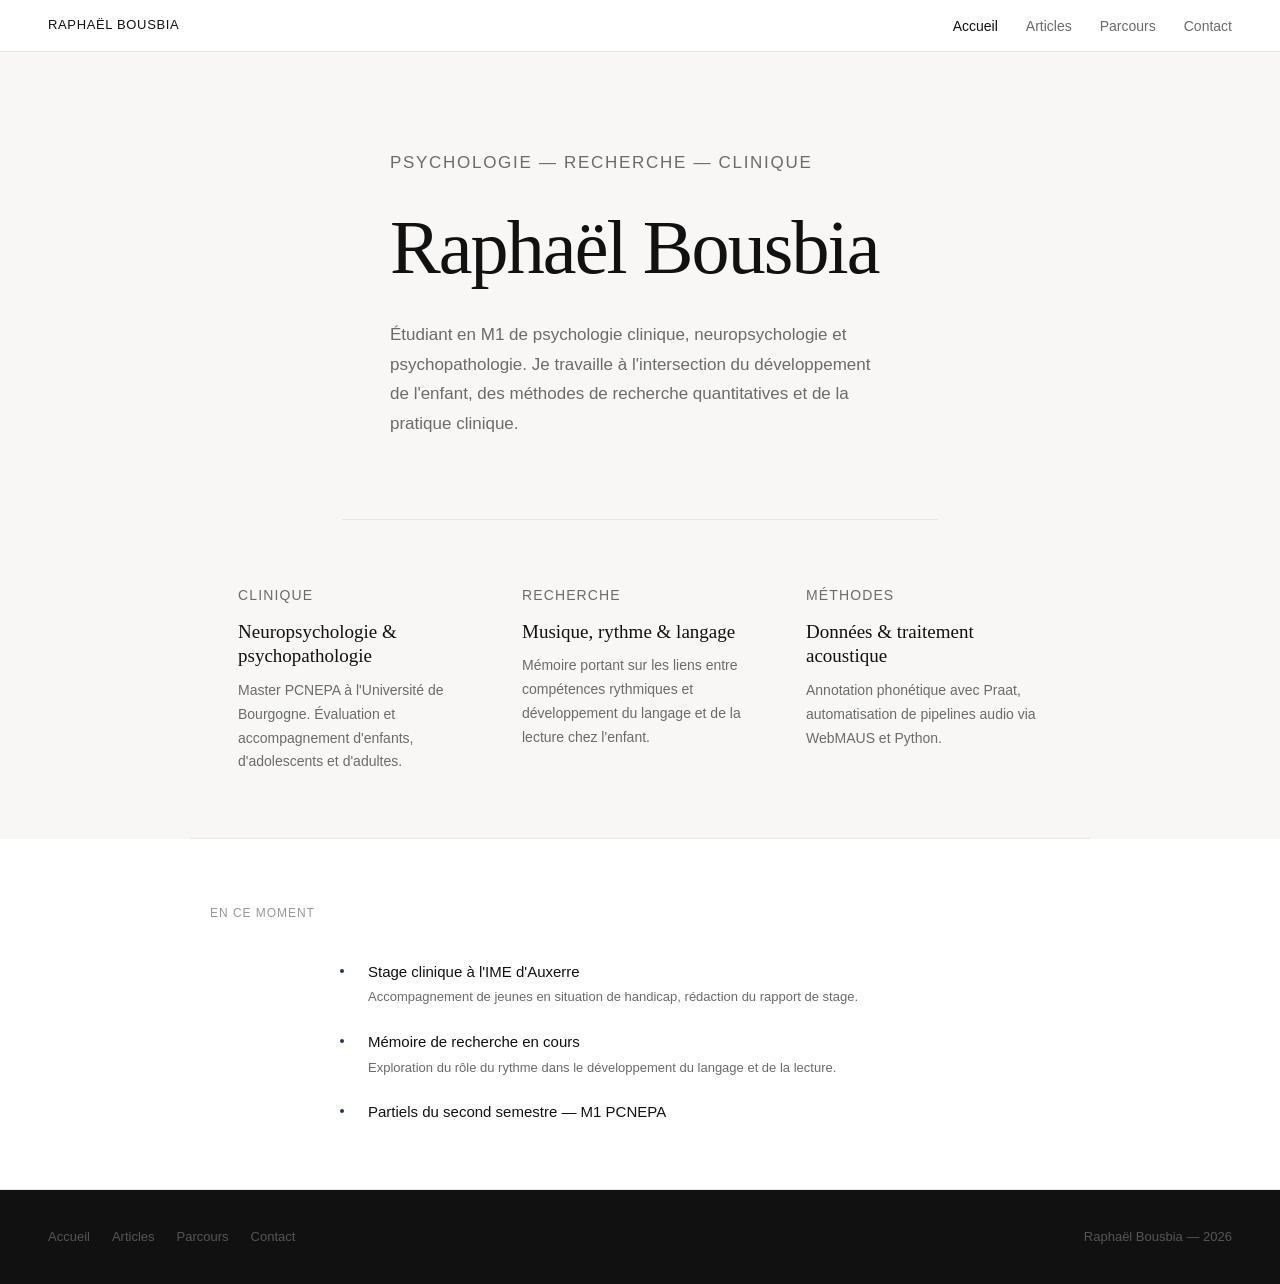
==== index.html @ 56b8c258 "Add files via upload" ====
<!DOCTYPE html>
<html lang="fr">
<head>
    <meta charset="UTF-8">
    <meta name="viewport" content="width=device-width, initial-scale=1.0">
    <title>Raphaël Bousbia</title>
    <link rel="stylesheet" href="styles.css">
</head>
<body>

    <nav>
        <a href="index.html" class="nav-brand">Raphaël Bousbia</a>
        <ul class="nav-links">
            <li><a href="index.html" class="active">Accueil</a></li>
            <li><a href="articles.html">Articles</a></li>
            <li><a href="locations.html">Parcours</a></li>
            <li><a href="contact.html">Contact</a></li>
        </ul>
    </nav>

    <section class="hero">
        <p class="hero-label">Psychologie — Recherche — Clinique</p>
        <h1>Raphaël Bousbia</h1>
        <p>Étudiant en M1 de psychologie clinique, neuropsychologie et psychopathologie. Je travaille à l'intersection du développement de l'enfant, des méthodes de recherche quantitatives et de la pratique clinique.</p>
    </section>

    <section class="domains">
        <div class="domain">
            <p class="domain-label">Clinique</p>
            <h3>Neuropsychologie & psychopathologie</h3>
            <p>Master PCNEPA à l'Université de Bourgogne. Évaluation et accompagnement d'enfants, d'adolescents et d'adultes.</p>
        </div>
        <div class="domain">
            <p class="domain-label">Recherche</p>
            <h3>Musique, rythme & langage</h3>
            <p>Mémoire portant sur les liens entre compétences rythmiques et développement du langage et de la lecture chez l'enfant.</p>
        </div>
        <div class="domain">
            <p class="domain-label">Méthodes</p>
            <h3>Données & traitement acoustique</h3>
            <p>Annotation phonétique avec Praat, automatisation de pipelines audio via WebMAUS et Python.</p>
        </div>
    </section>

    <section class="current-section">
        <p class="section-label">En ce moment</p>
        <div class="current-items">
            <div class="current-item">
                <div class="current-dot"></div>
                <p>
                    Stage clinique à l'IME d'Auxerre
                    <span class="detail">Accompagnement de jeunes en situation de handicap, rédaction du rapport de stage.</span>
                </p>
            </div>
            <div class="current-item">
                <div class="current-dot"></div>
                <p>
                    Mémoire de recherche en cours
                    <span class="detail">Exploration du rôle du rythme dans le développement du langage et de la lecture.</span>
                </p>
            </div>
            <div class="current-item">
                <div class="current-dot"></div>
                <p>
                    Partiels du second semestre — M1 PCNEPA
                </p>
            </div>
        </div>
    </section>

    <footer>
        <ul class="footer-links">
            <li><a href="index.html">Accueil</a></li>
            <li><a href="articles.html">Articles</a></li>
            <li><a href="locations.html">Parcours</a></li>
            <li><a href="contact.html">Contact</a></li>
        </ul>
        <span>Raphaël Bousbia &mdash; 2026</span>
    </footer>

</body>
</html>
---- styles.css ----
* {
    margin: 0;
    padding: 0;
    box-sizing: border-box;
}

:root {
    --bg: #f8f7f5;
    --surface: #ffffff;
    --text: #111111;
    --muted: #6b6b6b;
    --subtle: #999999;
    --border: #e8e6e3;
    --accent: #1c3d5a;
}

body {
    font-family: -apple-system, BlinkMacSystemFont, "Helvetica Neue", Arial, sans-serif;
    background: var(--bg);
    color: var(--text);
    font-size: 16px;
    line-height: 1.7;
    -webkit-font-smoothing: antialiased;
    display: flex;
    flex-direction: column;
    min-height: 100vh;
}


/* ─── NAVIGATION ───────────────────────────────────────────── */

nav {
    background: var(--surface);
    border-bottom: 1px solid var(--border);
    padding: 0 48px;
    height: 52px;
    display: flex;
    align-items: center;
    justify-content: space-between;
    position: sticky;
    top: 0;
    z-index: 100;
}

.nav-brand {
    font-size: 13px;
    font-weight: 500;
    letter-spacing: 0.05em;
    text-transform: uppercase;
    color: var(--text);
    text-decoration: none;
}

.nav-links {
    list-style: none;
    display: flex;
    gap: 28px;
}

.nav-links a {
    font-size: 14px;
    color: var(--muted);
    text-decoration: none;
}

.nav-links a:hover,
.nav-links a.active {
    color: var(--text);
}

/* ─── HERO (index) ─────────────────────────────────────────── */

.hero {
    padding: 96px 48px 80px;
    max-width: 820px;
    margin: 0 auto;
    border-bottom: 1px solid var(--border);
}

.hero-label {
    font-size: 12px;
    letter-spacing: 0.1em;
    text-transform: uppercase;
    color: var(--subtle);
    margin-bottom: 28px;
}

.hero h1 {
    font-family: Georgia, "Times New Roman", serif;
    font-size: clamp(44px, 6vw, 76px);
    font-weight: 400;
    letter-spacing: -0.025em;
    line-height: 1.08;
    color: var(--text);
    margin-bottom: 32px;
}

.hero p {
    font-size: 17px;
    color: var(--muted);
    max-width: 500px;
    line-height: 1.75;
}

/* ─── DOMAINS ──────────────────────────────────────────────── */

.domains {
    padding: 64px 48px;
    border-bottom: 1px solid var(--border);
    display: grid;
    grid-template-columns: repeat(3, 1fr);
    gap: 48px;
    max-width: 900px;
    margin: 0 auto;
}

.domain-label {
    font-size: 12px;
    letter-spacing: 0.08em;
    text-transform: uppercase;
    color: var(--subtle);
    margin-bottom: 12px;
    font-weight: 500;
}

.domain h3 {
    font-family: Georgia, "Times New Roman", serif;
    font-size: 19px;
    font-weight: 400;
    color: var(--text);
    margin-bottom: 10px;
    line-height: 1.3;
}

.domain p {
    font-size: 14px;
    color: var(--muted);
    line-height: 1.7;
}

/* ─── EN CE MOMENT ─────────────────────────────────────────── */

.current-section {
    background: var(--surface);
    border-bottom: 1px solid var(--border);
    padding: 64px 48px;
}

.current-section > * {
    max-width: 860px;
    margin-left: auto;
    margin-right: auto;
}

.section-label {
    font-size: 12px;
    letter-spacing: 0.08em;
    text-transform: uppercase;
    color: var(--subtle);
    margin-bottom: 36px;
    font-weight: 500;
}

.current-items {
    display: flex;
    flex-direction: column;
    gap: 22px;
    max-width: 600px;
}

.current-item {
    display: grid;
    grid-template-columns: 16px 1fr;
    gap: 12px;
    align-items: start;
}

.current-dot {
    width: 4px;
    height: 4px;
    border-radius: 50%;
    background: var(--accent);
    margin-top: 9px;
}

.current-item p {
    font-size: 15px;
    color: var(--text);
    line-height: 1.65;
}

.current-item p .detail {
    display: block;
    font-size: 13px;
    color: var(--muted);
    margin-top: 2px;
}

/* ─── PAGE INTRO (inner pages) ─────────────────────────────── */

.page-intro {
    padding: 80px 48px 60px;
    border-bottom: 1px solid var(--border);
    max-width: 820px;
    margin: 0 auto;
}

.page-intro h1 {
    font-family: Georgia, "Times New Roman", serif;
    font-size: clamp(38px, 5vw, 62px);
    font-weight: 400;
    letter-spacing: -0.022em;
    color: var(--text);
    margin-bottom: 14px;
    line-height: 1.1;
}

.page-intro p {
    font-size: 17px;
    color: var(--muted);
    max-width: 460px;
    line-height: 1.7;
}

/* ─── PARCOURS SECTIONS ────────────────────────────────────── */

.parcours-block {
    padding: 56px 48px;
    border-bottom: 1px solid var(--border);
    max-width: 820px;
    margin: 0 auto;
    display: grid;
    grid-template-columns: 180px 1fr;
    gap: 48px;
    align-items: start;
}

.parcours-block:last-of-type {
    border-bottom: none;
}

.parcours-meta {
    padding-top: 2px;
}

.parcours-meta .section-label {
    margin-bottom: 6px;
}

.parcours-meta .year {
    font-size: 13px;
    color: var(--subtle);
    letter-spacing: 0.02em;
}

.parcours-content h2 {
    font-family: Georgia, "Times New Roman", serif;
    font-size: 22px;
    font-weight: 400;
    letter-spacing: -0.01em;
    color: var(--text);
    margin-bottom: 8px;
}

.parcours-content .institution {
    font-size: 13px;
    color: var(--subtle);
    margin-bottom: 14px;
    letter-spacing: 0.01em;
}

.parcours-content p {
    font-size: 15px;
    color: var(--muted);
    line-height: 1.75;
    max-width: 540px;
}

.tag-list {
    display: flex;
    flex-wrap: wrap;
    gap: 7px;
    margin-top: 18px;
}

.tag {
    font-size: 12px;
    color: var(--accent);
    background: rgba(28, 61, 90, 0.07);
    padding: 3px 10px;
    border-radius: 3px;
    letter-spacing: 0.02em;
}

/* ─── CONTACT ──────────────────────────────────────────────── */

.contact-wrapper {
    padding: 80px 48px;
    display: grid;
    grid-template-columns: 1fr 1fr;
    gap: 80px;
    max-width: 860px;
    margin: 0 auto;
    align-items: start;
}

.contact-intro h1 {
    font-family: Georgia, "Times New Roman", serif;
    font-size: clamp(34px, 4vw, 54px);
    font-weight: 400;
    letter-spacing: -0.02em;
    color: var(--text);
    margin-bottom: 20px;
    line-height: 1.12;
}

.contact-intro p {
    font-size: 15px;
    color: var(--muted);
    line-height: 1.75;
    max-width: 320px;
}

.form-group {
    margin-bottom: 18px;
}

.form-group label {
    display: block;
    font-size: 11px;
    letter-spacing: 0.08em;
    text-transform: uppercase;
    color: var(--subtle);
    margin-bottom: 6px;
    font-weight: 500;
}

.form-group input,
.form-group textarea {
    width: 100%;
    background: var(--surface);
    border: 1px solid var(--border);
    border-radius: 5px;
    padding: 10px 13px;
    font-size: 15px;
    font-family: inherit;
    color: var(--text);
    outline: none;
    transition: border-color 0.15s;
}

.form-group input::placeholder,
.form-group textarea::placeholder {
    color: var(--border);
}

.form-group input:focus,
.form-group textarea:focus {
    border-color: var(--accent);
}

.form-group textarea {
    height: 130px;
    resize: vertical;
}

.form-submit {
    background: var(--accent);
    color: var(--surface);
    border: none;
    border-radius: 5px;
    padding: 11px 22px;
    font-size: 14px;
    font-family: inherit;
    letter-spacing: 0.02em;
    cursor: pointer;
    transition: opacity 0.15s;
    margin-top: 4px;
}

.form-submit:hover {
    opacity: 0.82;
}

/* ─── FOOTER ───────────────────────────────────────────────── */

footer {
    margin-top: auto;
    background: #111111;
    color: #555555;
    padding: 36px 48px;
    font-size: 13px;
    display: flex;
    align-items: center;
    justify-content: space-between;
    flex-wrap: wrap;
    gap: 12px;
}

.footer-links {
    list-style: none;
    display: flex;
    gap: 22px;
}

.footer-links a {
    color: #555555;
    text-decoration: none;
}

.footer-links a:hover {
    color: #cccccc;
}

/* ─── ARTICLES LIST ────────────────────────────────────────── */

.articles-list {
    padding: 0 48px 80px;
    max-width: 820px;
    margin: 0 auto;
}

.articles-empty {
    padding-top: 56px;
    font-size: 15px;
    color: var(--subtle);
    font-style: italic;
}

.article-entry {
    border-bottom: 1px solid var(--border);
    padding: 40px 0;
    display: grid;
    grid-template-columns: 120px 1fr;
    gap: 40px;
    align-items: start;
    text-decoration: none;
    color: inherit;
}

.article-entry:first-child {
    border-top: 1px solid var(--border);
    margin-top: 48px;
}

.article-entry:hover .article-title {
    color: var(--accent);
}

.article-date {
    font-size: 13px;
    color: var(--subtle);
    padding-top: 4px;
    letter-spacing: 0.02em;
}

.article-title {
    font-family: Georgia, "Times New Roman", serif;
    font-size: 22px;
    font-weight: 400;
    letter-spacing: -0.01em;
    color: var(--text);
    margin-bottom: 8px;
    transition: color 0.15s;
    line-height: 1.3;
}

.article-excerpt {
    font-size: 14px;
    color: var(--muted);
    line-height: 1.7;
    max-width: 500px;
}

/* ─── ARTICLE PAGE ──────────────────────────────────────────── */

.article-header {
    padding: 80px 24px 64px;
    border-bottom: 1px solid var(--border);
    text-align: center;
    max-width: 860px;
    margin: 0 auto;
}

.article-header .article-date {
    display: block;
    font-size: 12px;
    letter-spacing: 0.1em;
    text-transform: uppercase;
    color: var(--subtle);
    margin-bottom: 24px;
}

.article-header h1 {
    font-family: Georgia, "Times New Roman", serif;
    font-size: clamp(36px, 5vw, 68px);
    font-weight: 400;
    letter-spacing: -0.022em;
    line-height: 1.1;
    color: var(--text);
    margin-bottom: 28px;
}

.article-header .article-intro {
    font-family: Georgia, "Times New Roman", serif;
    font-size: 20px;
    font-style: italic;
    color: var(--muted);
    max-width: 600px;
    margin: 0 auto;
    line-height: 1.7;
}

.article-body {
    padding: 64px 24px 80px;
    max-width: 680px;
    margin: 0 auto;
}

.article-body p {
    font-size: 17px;
    line-height: 1.9;
    color: var(--text);
    margin-bottom: 26px;
    text-align: justify;
    -webkit-hyphens: auto;
    hyphens: auto;
}

.article-body h2 {
    font-family: Georgia, "Times New Roman", serif;
    font-size: 26px;
    font-weight: 400;
    letter-spacing: -0.01em;
    color: var(--text);
    margin: 56px 0 18px;
    padding-top: 32px;
    border-top: 1px solid var(--border);
}

.article-body h3 {
    font-size: 12px;
    font-weight: 600;
    letter-spacing: 0.08em;
    text-transform: uppercase;
    color: var(--subtle);
    margin: 36px 0 12px;
}

.article-body blockquote {
    margin: 36px 0;
    padding: 20px 28px;
    border-left: 3px solid var(--accent);
    background: rgba(28, 61, 90, 0.03);
    font-family: Georgia, "Times New Roman", serif;
    font-size: 17px;
    color: var(--text);
    line-height: 1.75;
    font-style: italic;
    text-align: left;
}

.article-body a {
    color: var(--accent);
    text-decoration: underline;
    text-underline-offset: 3px;
}

.article-nav {
    padding: 32px 24px;
    border-top: 1px solid var(--border);
    max-width: 680px;
    margin: 0 auto;
}

.article-nav a {
    font-size: 14px;
    color: var(--muted);
    text-decoration: none;
    letter-spacing: 0.01em;
}

.article-nav a:hover {
    color: var(--text);
}

/* ─── ARTICLE TABLE ─────────────────────────────────────────── */

.article-body table {
    width: 100%;
    border-collapse: collapse;
    margin: 32px 0;
    font-size: 14px;
}

.article-body th {
    text-align: left;
    font-size: 11px;
    letter-spacing: 0.07em;
    text-transform: uppercase;
    color: var(--subtle);
    font-weight: 500;
    padding: 10px 16px;
    border-bottom: 2px solid var(--border);
}

.article-body td {
    padding: 12px 16px;
    vertical-align: top;
    border-bottom: 1px solid var(--border);
    line-height: 1.6;
    color: var(--text);
}

.article-body tr:last-child td {
    border-bottom: none;
}

.article-body td:first-child {
    color: var(--muted);
    width: 55%;
}

/* ─── BIBLIOGRAPHY ──────────────────────────────────────────── */

.bibliography {
    border-top: 1px solid var(--border);
    margin-top: 56px;
    padding-top: 48px;
}

.bibliography h2 {
    font-size: 11px;
    letter-spacing: 0.08em;
    text-transform: uppercase;
    color: var(--subtle);
    font-weight: 500;
    font-family: -apple-system, BlinkMacSystemFont, "Helvetica Neue", Arial, sans-serif;
    margin-bottom: 28px;
}

.bibliography p {
    font-size: 14px !important;
    line-height: 1.7 !important;
    color: var(--muted) !important;
    margin-bottom: 10px !important;
    padding-left: 20px;
    text-indent: -20px;
}

.bibliography p strong {
    color: var(--text);
}

.bibliography h3 {
    font-size: 11px;
    letter-spacing: 0.08em;
    text-transform: uppercase;
    color: var(--subtle);
    font-weight: 500;
    font-family: -apple-system, BlinkMacSystemFont, "Helvetica Neue", Arial, sans-serif;
    margin: 28px 0 10px;
}

.bibliography ul {
    list-style: none;
    padding: 0;
    margin: 0;
}

.bibliography li {
    font-size: 14px;
    color: var(--muted);
    line-height: 1.7;
    margin-bottom: 8px;
    padding-left: 16px;
    text-indent: -16px;
}

/* ─── ARTICLE FIGURE ────────────────────────────────────────── */

.article-figure {
    margin: 32px 0 8px;
}

.article-figure svg {
    width: 100%;
    max-width: 600px;
    display: block;
    margin: 0 auto;
}

.figure-caption {
    font-size: 13px;
    color: var(--subtle);
    font-style: italic;
    text-align: center;
    margin-bottom: 28px;
    text-align: left;
}

/* ─── RESPONSIVE ───────────────────────────────────────────── */

@media (max-width: 720px) {
    nav {
        padding: 0 24px;
    }

    .hero,
    .domains,
    .current-section,
    .page-intro,
    .parcours-block,
    .contact-wrapper {
        padding-left: 24px;
        padding-right: 24px;
    }

    .domains {
        grid-template-columns: 1fr;
        gap: 36px;
    }

    .parcours-block {
        grid-template-columns: 1fr;
        gap: 12px;
    }

    .contact-wrapper {
        grid-template-columns: 1fr;
        gap: 40px;
    }

    footer {
        padding: 28px 24px;
        flex-direction: column;
        align-items: flex-start;
    }
}
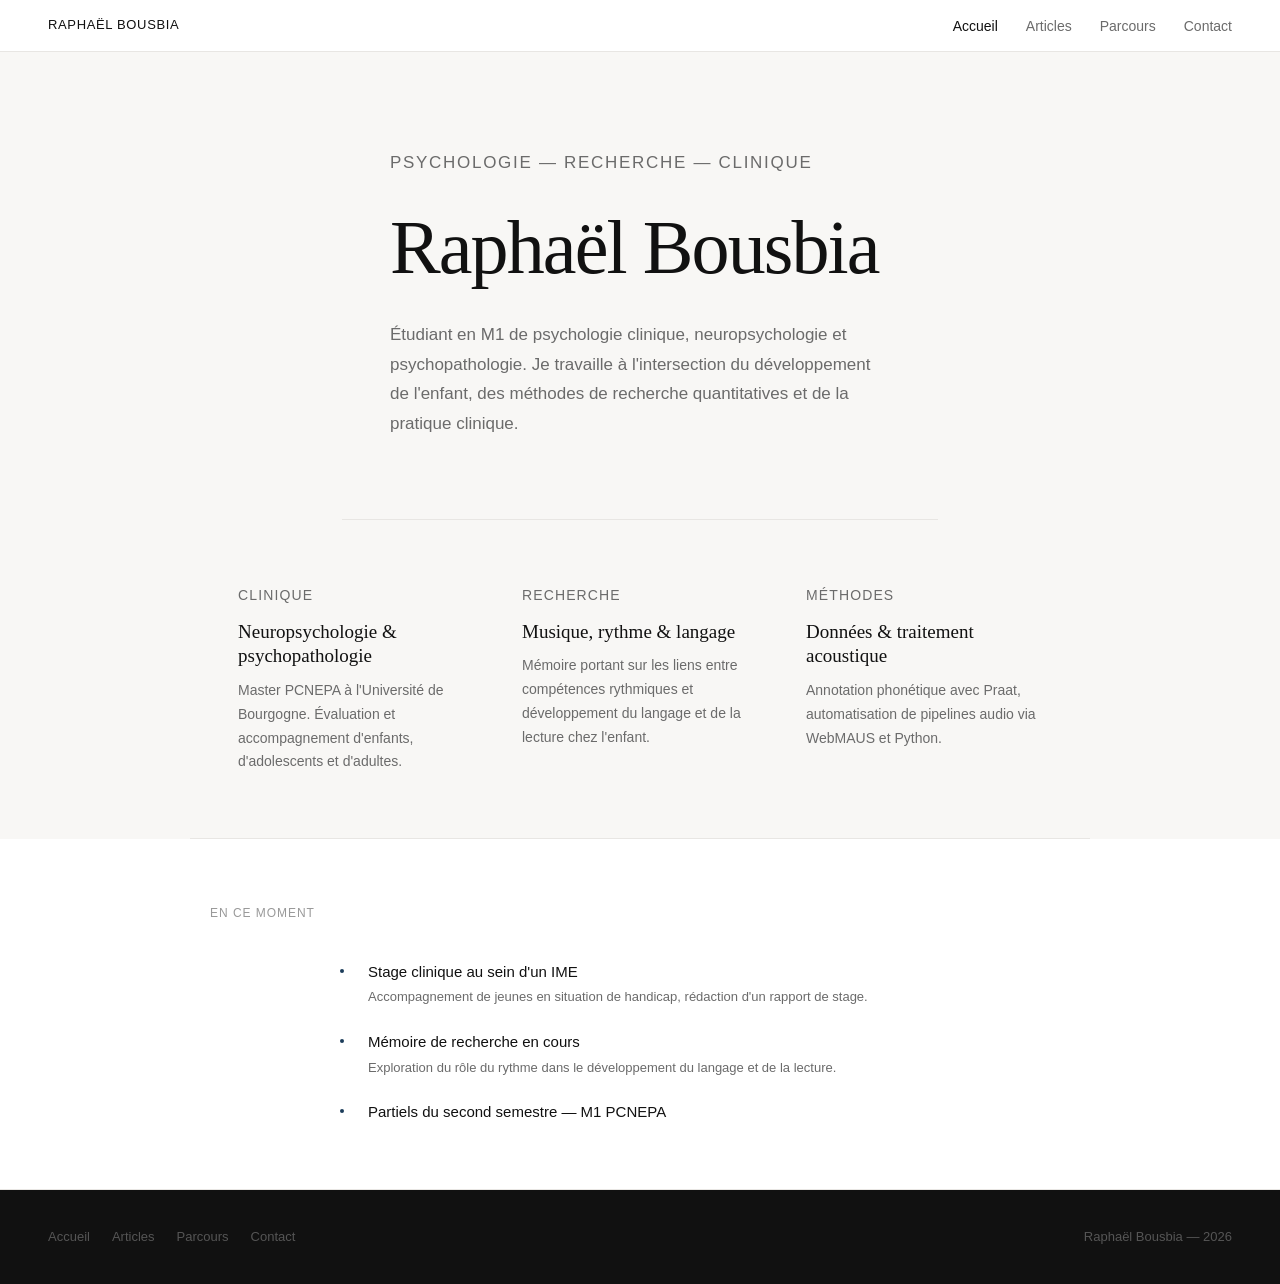
==== commit a1670a2f: "Update index.html" ====
--- a/index.html
+++ b/index.html
@@ -48,8 +48,8 @@
             <div class="current-item">
                 <div class="current-dot"></div>
                 <p>
-                    Stage clinique à l'IME d'Auxerre
-                    <span class="detail">Accompagnement de jeunes en situation de handicap, rédaction du rapport de stage.</span>
+                    Stage clinique au sein d'un IME
+                    <span class="detail">Accompagnement de jeunes en situation de handicap, rédaction d'un rapport de stage.</span>
                 </p>
             </div>
             <div class="current-item">
